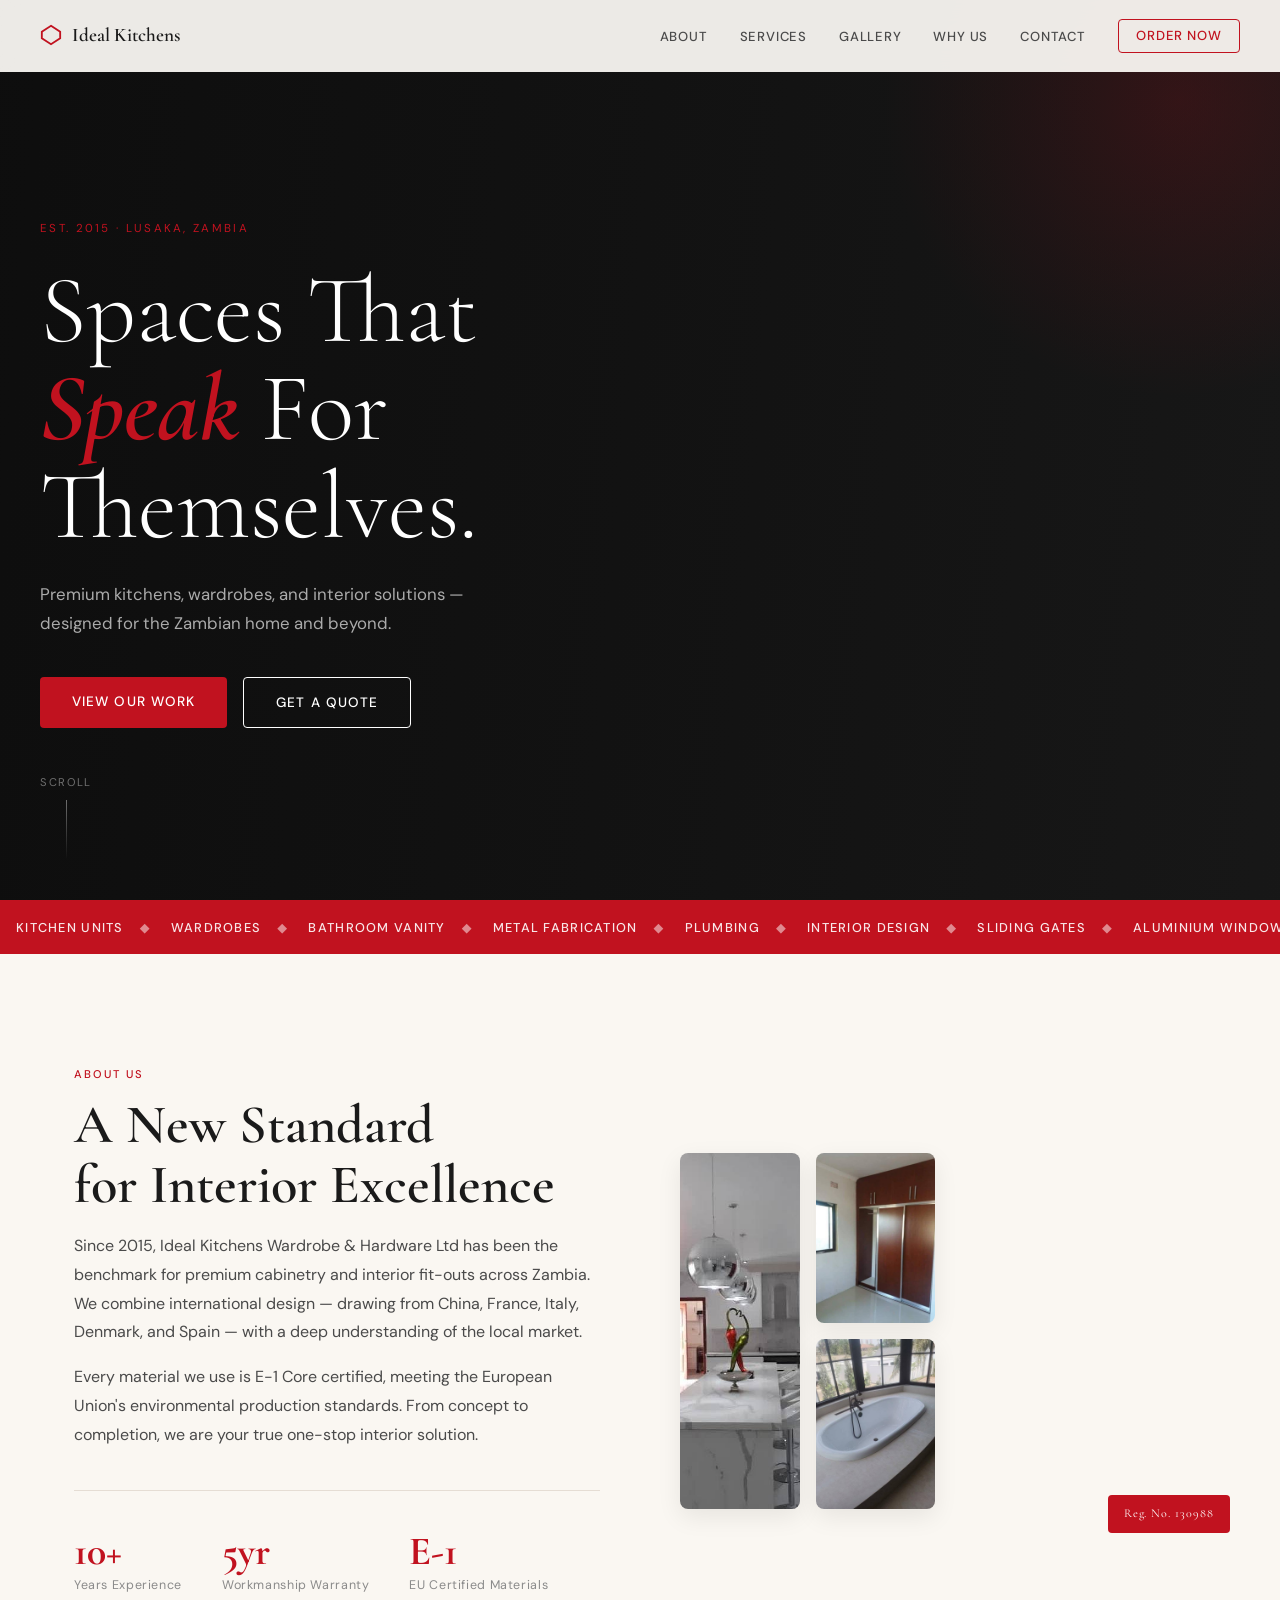
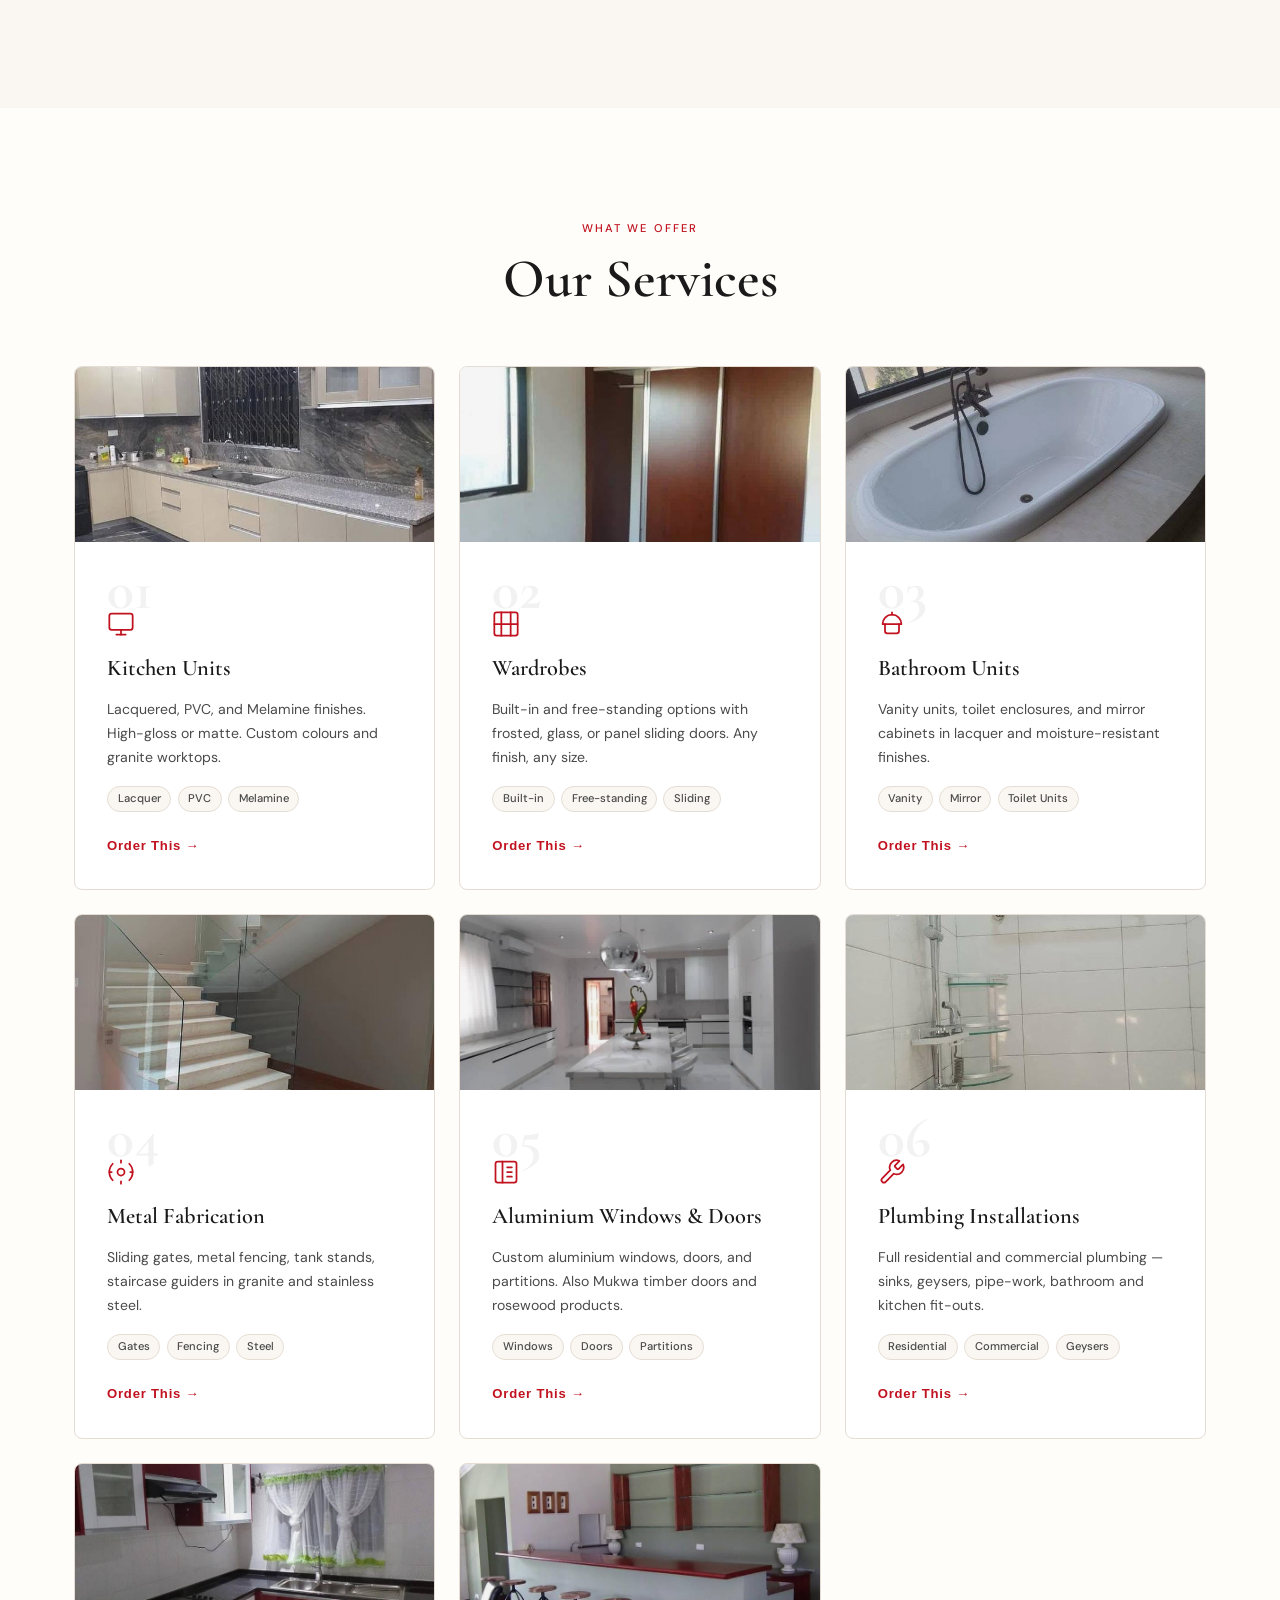
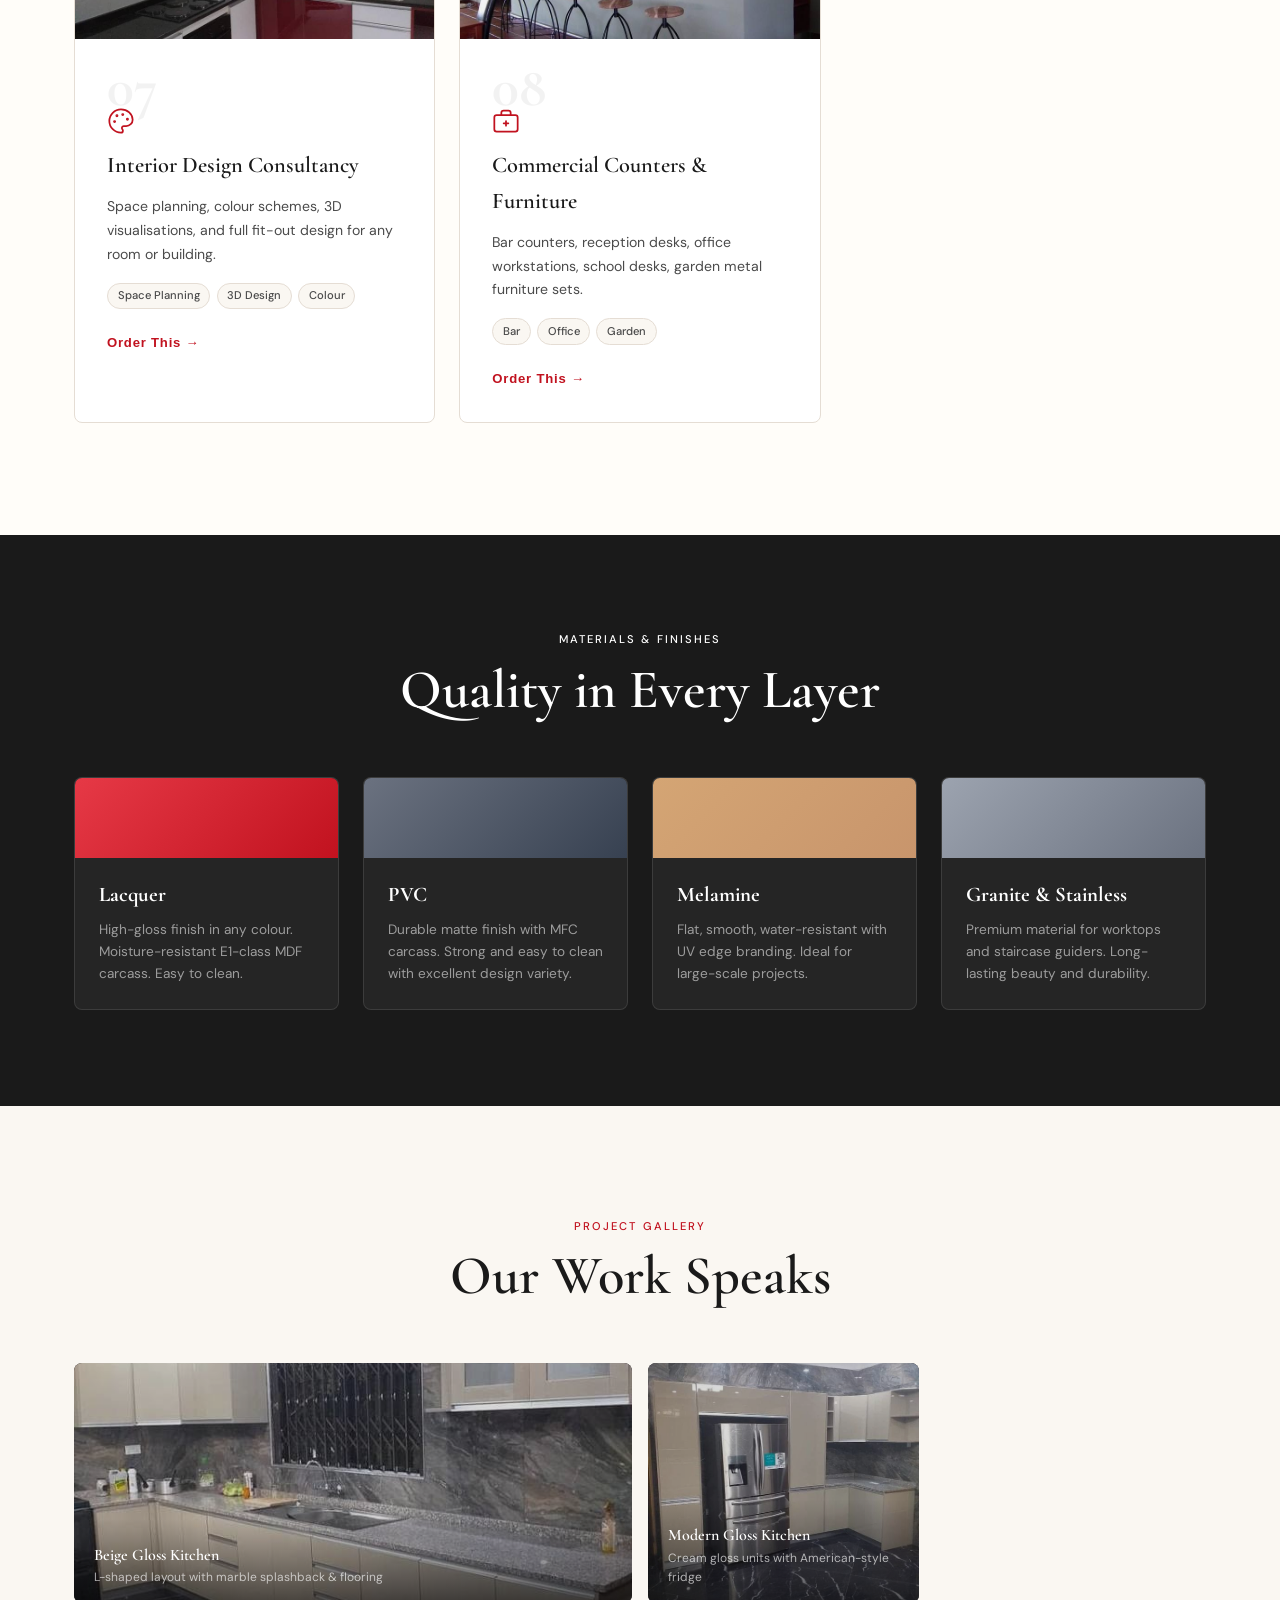
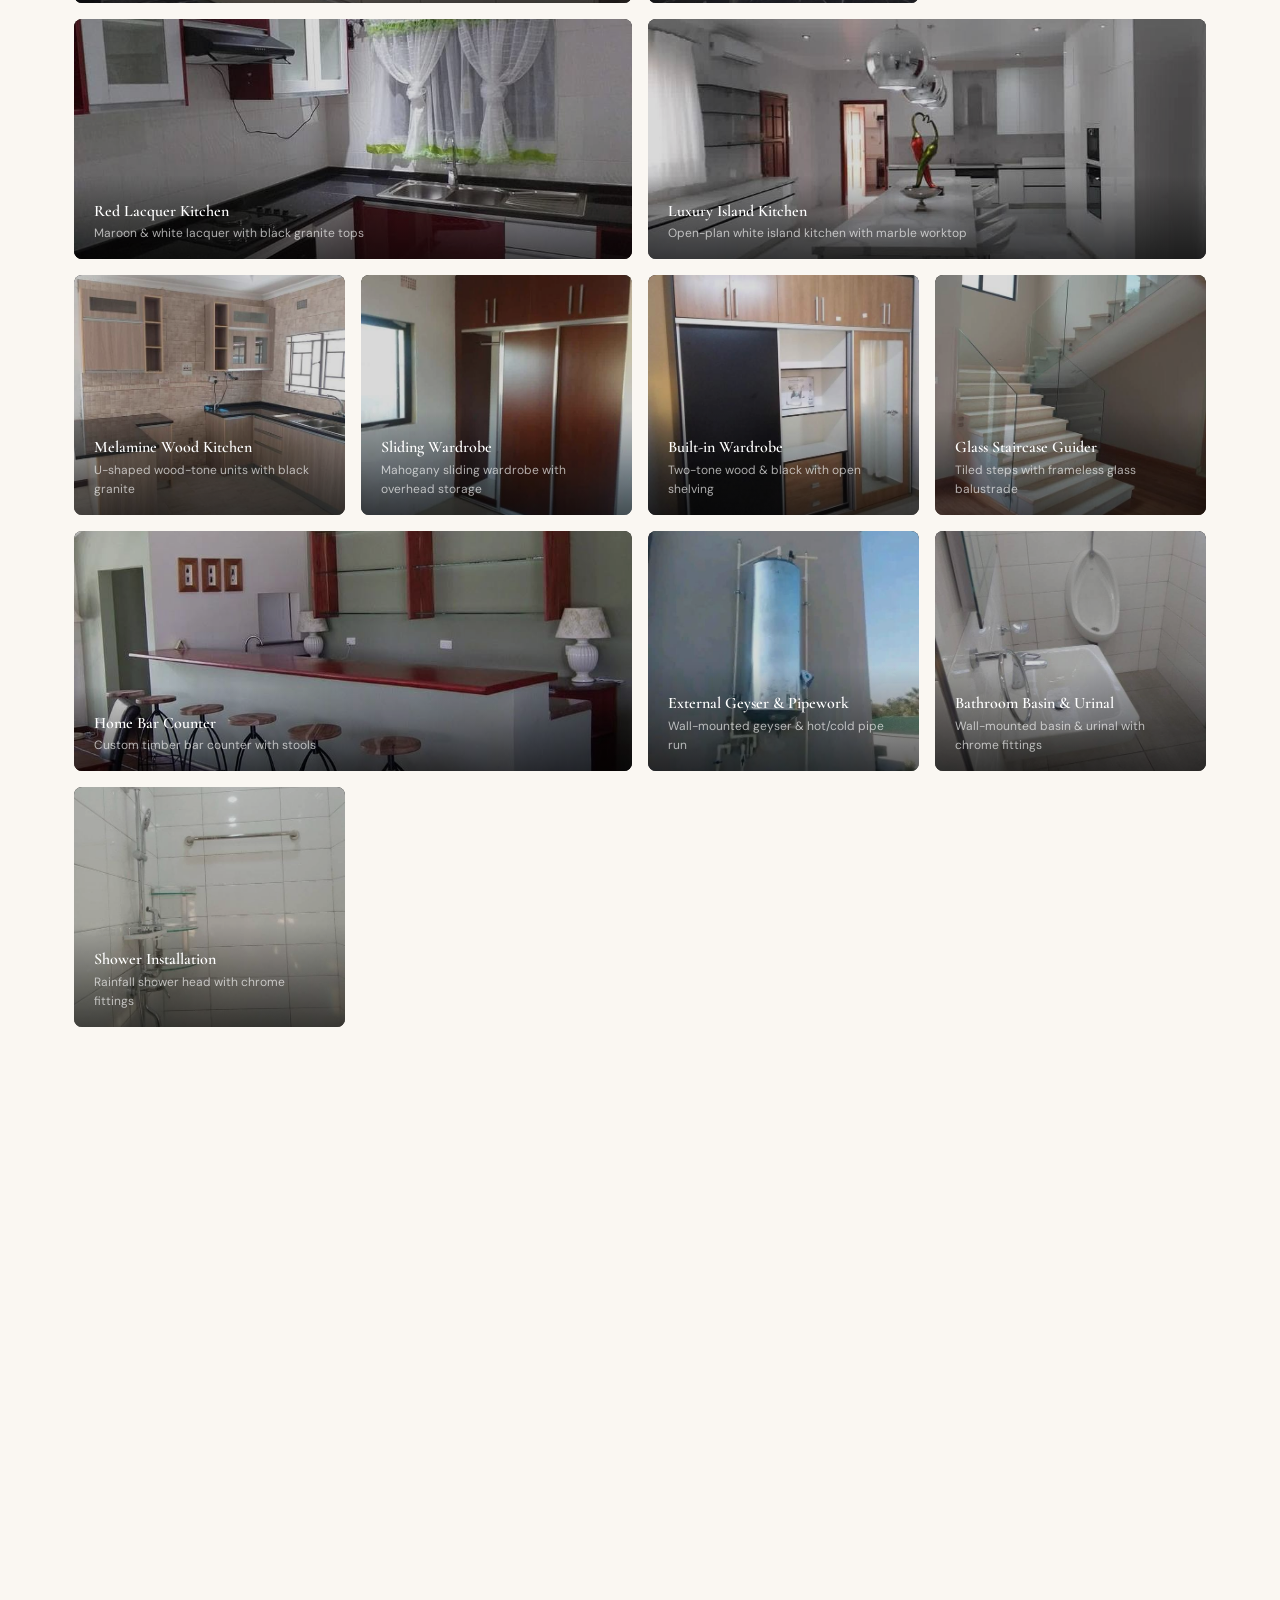
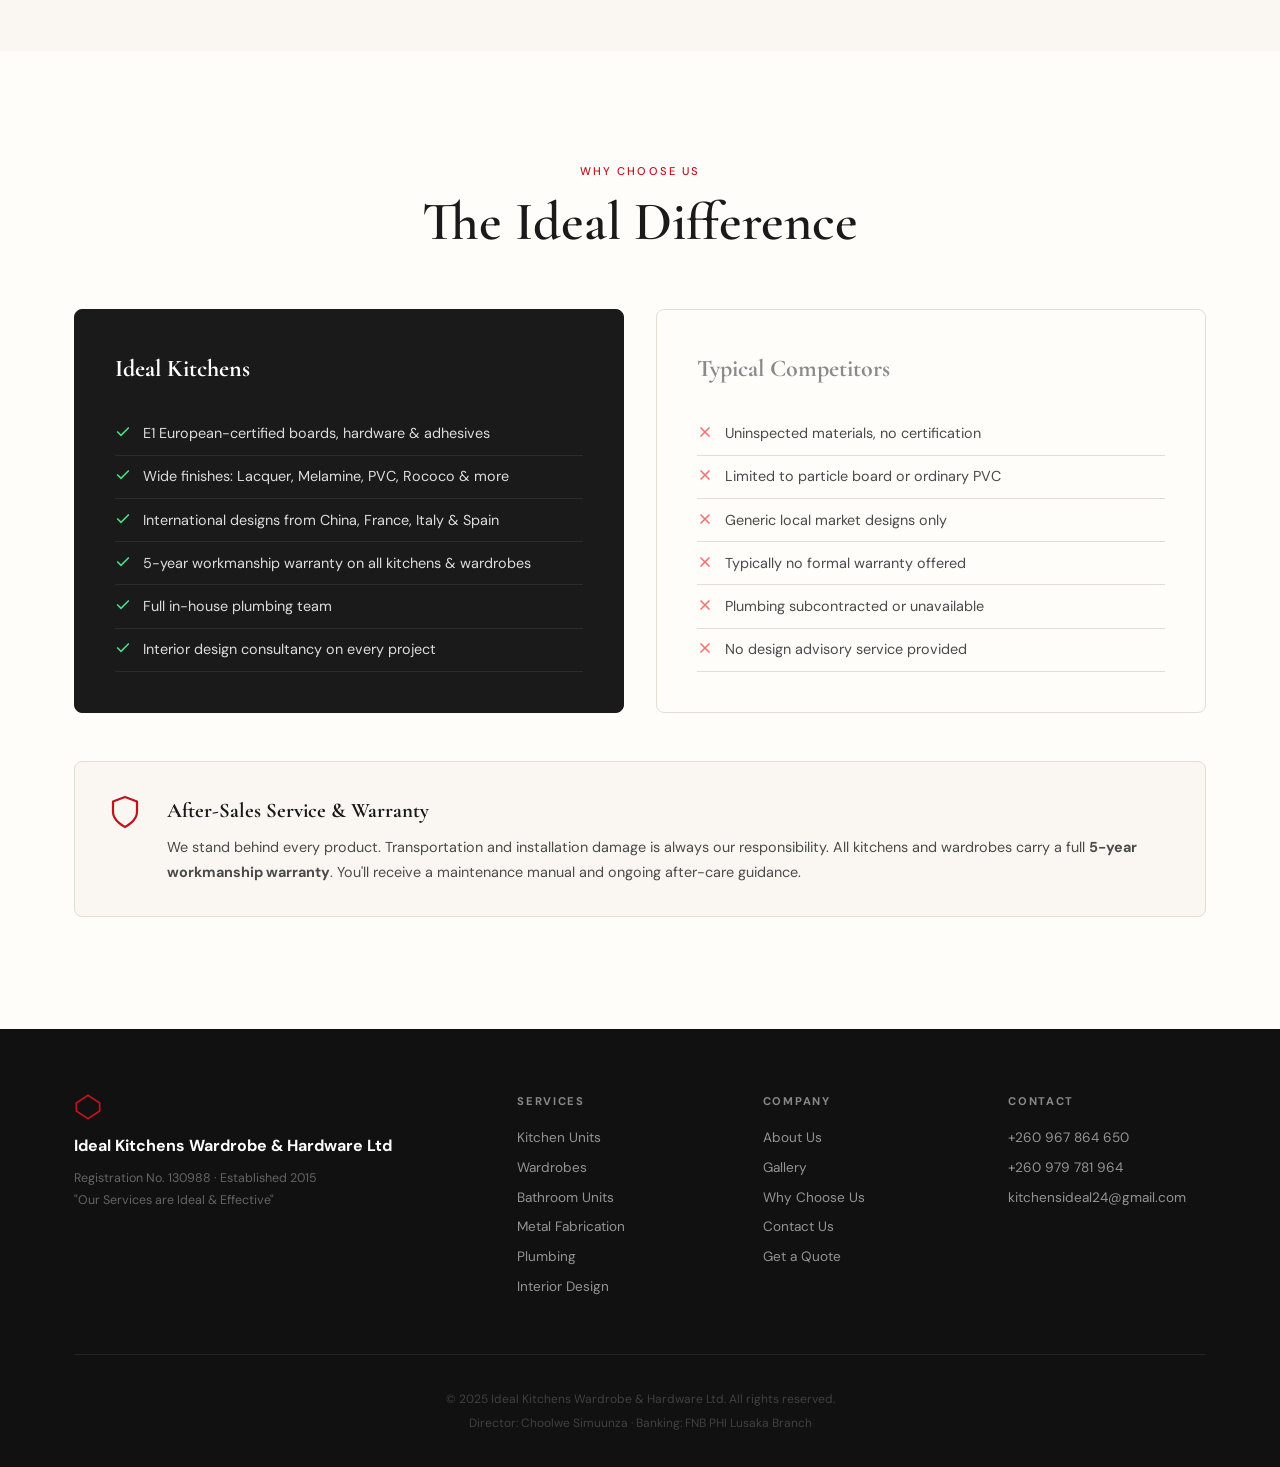
==== index.html @ 99ec690c "Initial commit" ====
<!DOCTYPE html>
<html lang="en">
<head>
  <meta charset="UTF-8" />
  <meta name="viewport" content="width=device-width, initial-scale=1.0" />
  <title>Ideal Kitchens Wardrobe & Hardware Ltd</title>
  <link rel="preconnect" href="https://fonts.googleapis.com" />
  <link href="https://fonts.googleapis.com/css2?family=Cormorant+Garamond:wght@300;400;600;700&family=DM+Sans:wght@300;400;500&display=swap" rel="stylesheet" />
  <style>
/* =============================
   IDEAL KITCHENS — STYLESHEET
   ============================= */
:root {
  --red: #c1121f;
  --red-dark: #8b0000;
  --cream: #faf7f2;
  --warm-white: #fffdf9;
  --charcoal: #1a1a1a;
  --mid: #4a4a4a;
  --light: #8a8a8a;
  --border: #e5ddd4;
  --font-display: 'Cormorant Garamond', Georgia, serif;
  --font-body: 'DM Sans', system-ui, sans-serif;
  --radius: 4px;
  --transition: 0.35s cubic-bezier(0.4, 0, 0.2, 1);
}
*, *::before, *::after { box-sizing: border-box; margin: 0; padding: 0; }
html { scroll-behavior: smooth; font-size: 16px; }
body { font-family: var(--font-body); background: var(--warm-white); color: var(--charcoal); line-height: 1.6; overflow-x: hidden; }

/* UTILS */
.container { max-width: 1180px; margin: 0 auto; padding: 0 1.5rem; }
.label { font-family: var(--font-body); font-size: 0.7rem; font-weight: 500; letter-spacing: 0.18em; text-transform: uppercase; color: var(--red); display: block; margin-bottom: 0.75rem; }
.section-title { font-family: var(--font-display); font-size: clamp(2.2rem, 5vw, 3.4rem); font-weight: 600; line-height: 1.1; color: var(--charcoal); margin-bottom: 1rem; }
.section-sub { color: var(--mid); font-size: 1.05rem; max-width: 540px; margin: 0 auto; }
.section-header { text-align: center; margin-bottom: 3.5rem; }
.btn { display: inline-block; padding: 0.85rem 2rem; font-family: var(--font-body); font-size: 0.85rem; font-weight: 500; letter-spacing: 0.08em; text-transform: uppercase; text-decoration: none; border: none; border-radius: var(--radius); cursor: pointer; transition: var(--transition); }
.btn--primary { background: var(--red); color: #fff; }
.btn--primary:hover { background: var(--red-dark); transform: translateY(-2px); }
.btn--ghost { background: transparent; color: var(--charcoal); border: 1.5px solid var(--charcoal); }
.btn--ghost:hover { background: var(--charcoal); color: #fff; }
.btn--full { width: 100%; text-align: center; padding: 1rem; }

/* SVG ICONS */
.icon { display: inline-flex; align-items: center; justify-content: center; flex-shrink: 0; }
.icon svg { display: block; }

/* REVEAL */
.reveal { opacity: 0; transform: translateY(30px); transition: opacity 0.7s ease, transform 0.7s ease; }
.reveal.visible { opacity: 1; transform: translateY(0); }

/* NAV */
.nav { position: fixed; top: 0; left: 0; right: 0; z-index: 1000; display: flex; align-items: center; justify-content: space-between; padding: 1.25rem 2.5rem; background: rgba(255,253,249,0.92); backdrop-filter: blur(12px); border-bottom: 1px solid transparent; transition: border-color 0.3s, padding 0.3s; }
.nav.scrolled { border-bottom-color: var(--border); padding: 0.9rem 2.5rem; }
.nav__logo { display: flex; align-items: center; gap: 0.6rem; font-family: var(--font-display); font-size: 1.2rem; font-weight: 600; color: var(--charcoal); text-decoration: none; cursor: pointer; }
.nav__logo svg { color: var(--red); }
.nav__links { display: flex; gap: 2rem; list-style: none; }
.nav__links a { font-size: 0.82rem; font-weight: 500; letter-spacing: 0.06em; text-transform: uppercase; text-decoration: none; color: var(--mid); transition: color 0.2s; }
.nav__links a:hover { color: var(--charcoal); }
.nav__cta { color: var(--red) !important; border: 1.5px solid var(--red); padding: 0.45rem 1.1rem; border-radius: var(--radius); }
.nav__cta:hover { background: var(--red) !important; color: #fff !important; }
.nav__burger { display: none; flex-direction: column; gap: 5px; background: none; border: none; cursor: pointer; padding: 4px; }
.nav__burger span { display: block; width: 24px; height: 2px; background: var(--charcoal); transition: var(--transition); }

/* MOBILE MENU */
.mobile-menu { display: none; position: fixed; top: 0; left: 0; right: 0; bottom: 0; background: var(--warm-white); z-index: 999; flex-direction: column; justify-content: center; align-items: center; }
.mobile-menu.open { display: flex; }
.mobile-menu ul { list-style: none; text-align: center; }
.mobile-menu li { margin: 1.5rem 0; }
.mobile-menu a { font-family: var(--font-display); font-size: 2.5rem; font-weight: 600; color: var(--charcoal); text-decoration: none; transition: color 0.2s; }
.mobile-menu a:hover { color: var(--red); }

/* HERO */
.hero { min-height: 100vh; background: var(--charcoal); color: #fff; display: flex; align-items: center; position: relative; overflow: hidden; padding: 8rem 2.5rem 5rem; }
.hero__bg-lines { position: absolute; inset: 0; background-image: repeating-linear-gradient(90deg, rgba(255,255,255,0.03) 0px, rgba(255,255,255,0.03) 1px, transparent 1px, transparent 80px); }
.hero::before { content: ''; position: absolute; top: -200px; right: -200px; width: 600px; height: 600px; border-radius: 50%; background: radial-gradient(circle, rgba(193,18,31,0.25) 0%, transparent 70%); }
.hero__content { position: relative; z-index: 1; max-width: 680px; animation: heroFadeIn 1.2s ease both; }
@keyframes heroFadeIn { from { opacity: 0; transform: translateY(40px); } to { opacity: 1; transform: translateY(0); } }
.hero__eyebrow { font-size: 0.72rem; letter-spacing: 0.2em; text-transform: uppercase; color: var(--red); margin-bottom: 1.5rem; }
.hero__title { font-family: var(--font-display); font-size: clamp(3.5rem, 8vw, 6rem); font-weight: 300; line-height: 1.02; margin-bottom: 1.5rem; color: #fff; }
.hero__title em { font-style: italic; color: var(--red); font-weight: 600; }
.hero__sub { font-size: 1.05rem; color: rgba(255,255,255,0.65); max-width: 500px; margin-bottom: 2.5rem; line-height: 1.7; }
.hero__actions { display: flex; gap: 1rem; flex-wrap: wrap; }

.hero__badge { position: absolute; right: 6vw; top: 50%; transform: translateY(-50%); width: 160px; height: 160px; animation: spin 18s linear infinite, heroFadeIn 1.5s ease both; }
@keyframes spin { to { transform: translateY(-50%) rotate(360deg); } }
.badge__svg { width: 100%; height: 100%; }
.badge__svg text { font-family: var(--font-body); font-size: 10px; fill: rgba(255,255,255,0.55); letter-spacing: 2px; }
.badge__center { position: absolute; top: 50%; left: 50%; transform: translate(-50%, -50%); color: var(--red); animation: spin 18s linear infinite reverse; }
.badge__center svg { display: block; }

.hero__scroll { position: absolute; bottom: 2.5rem; left: 2.5rem; display: flex; flex-direction: column; align-items: center; gap: 0.5rem; font-size: 0.7rem; letter-spacing: 0.15em; text-transform: uppercase; color: rgba(255,255,255,0.4); }
.hero__scroll-line { width: 1px; height: 60px; background: linear-gradient(to bottom, rgba(255,255,255,0.4), transparent); animation: scrollLine 2s ease-in-out infinite; }
@keyframes scrollLine { 0%, 100% { opacity: 0.4; } 50% { opacity: 1; } }

/* MARQUEE */
.marquee-wrap { background: var(--red); overflow: hidden; padding: 0.9rem 0; white-space: nowrap; }
.marquee { display: inline-block; animation: marquee 30s linear infinite; }
.marquee span { font-size: 0.8rem; font-weight: 500; letter-spacing: 0.1em; text-transform: uppercase; color: rgba(255,255,255,0.9); padding: 0 1rem; }
.marquee .dot { color: rgba(255,255,255,0.5); padding: 0; }
@keyframes marquee { from { transform: translateX(0); } to { transform: translateX(-50%); } }

/* ABOUT */
.about { padding: 7rem 0; background: var(--cream); }
.about__grid { display: grid; grid-template-columns: 1fr 1fr; gap: 5rem; align-items: center; }
.about__text p { color: var(--mid); margin-bottom: 1rem; line-height: 1.8; }
.about__stats { display: flex; gap: 2.5rem; margin-top: 2.5rem; padding-top: 2.5rem; border-top: 1px solid var(--border); }
.stat__num { display: block; font-family: var(--font-display); font-size: 2.5rem; font-weight: 700; color: var(--red); line-height: 1; }
.stat__label { font-size: 0.78rem; color: var(--light); letter-spacing: 0.05em; }
.about__visual { position: relative; display: grid; grid-template-columns: 1fr 1fr; gap: 1rem; }
.about__card { background: #fff; border: 1px solid var(--border); border-radius: 8px; padding: 1.5rem; text-align: center; transition: var(--transition); }
.about__card:hover { border-color: var(--red); transform: translateY(-4px); box-shadow: 0 8px 24px rgba(0,0,0,0.06); }
.about__card--1 { grid-column: span 2; }
.about__card-icon { margin: 0 auto 0.75rem; color: var(--red); }
.about__card p { font-size: 0.88rem; color: var(--mid); }
.about__accent { position: absolute; bottom: -1.5rem; right: -1.5rem; background: var(--red); color: #fff; font-family: var(--font-display); font-size: 0.75rem; padding: 0.6rem 1rem; border-radius: var(--radius); letter-spacing: 0.08em; }

/* SERVICES */
.services { padding: 7rem 0; background: var(--warm-white); }
.services__grid { display: grid; grid-template-columns: repeat(auto-fill, minmax(280px, 1fr)); gap: 1.5rem; }
.service-card { background: #fff; border: 1px solid var(--border); border-radius: 8px; padding: 2rem; position: relative; overflow: hidden; transition: var(--transition); }
.service-card::before { content: ''; position: absolute; bottom: 0; left: 0; right: 0; height: 3px; background: var(--red); transform: scaleX(0); transform-origin: left; transition: transform 0.3s ease; }
.service-card:hover { border-color: var(--red); transform: translateY(-4px); box-shadow: 0 12px 32px rgba(0,0,0,0.07); }
.service-card:hover::before { transform: scaleX(1); }
.service-card__num { font-family: var(--font-display); font-size: 3.5rem; font-weight: 700; color: rgba(0,0,0,0.05); line-height: 1; margin-bottom: -0.5rem; }
.service-card__icon { margin-bottom: 0.75rem; color: var(--red); }
.service-card h3 { font-family: var(--font-display); font-size: 1.4rem; font-weight: 600; margin-bottom: 0.75rem; }
.service-card p { font-size: 0.88rem; color: var(--mid); line-height: 1.7; margin-bottom: 1rem; }
.service-card__tags { display: flex; flex-wrap: wrap; gap: 0.4rem; margin-bottom: 1.25rem; }
.service-card__tags span { font-size: 0.7rem; font-weight: 500; background: var(--cream); color: var(--mid); padding: 0.2rem 0.6rem; border-radius: 20px; border: 1px solid var(--border); }
.service-card__btn { background: none; border: none; color: var(--red); font-size: 0.82rem; font-weight: 600; letter-spacing: 0.06em; cursor: pointer; padding: 0; transition: letter-spacing 0.2s; }
.service-card__btn:hover { letter-spacing: 0.12em; }

/* MATERIALS */
.materials { padding: 6rem 0; background: var(--charcoal); }
.materials .section-title, .materials .label { color: #fff; }
.materials__grid { display: grid; grid-template-columns: repeat(auto-fill, minmax(240px, 1fr)); gap: 1.5rem; }
.mat-card { background: rgba(255,255,255,0.05); border: 1px solid rgba(255,255,255,0.1); border-radius: 8px; overflow: hidden; }
.mat-card__swatch { height: 80px; }
.mat-card h4 { color: #fff; font-family: var(--font-display); font-size: 1.3rem; padding: 1.25rem 1.5rem 0.5rem; }
.mat-card p { color: rgba(255,255,255,0.55); font-size: 0.85rem; padding: 0 1.5rem 1.5rem; line-height: 1.6; }

/* GALLERY */
.gallery { padding: 7rem 0; background: var(--cream); }
.gallery__grid { display: grid; grid-template-columns: repeat(4, 1fr); grid-auto-rows: 240px; gap: 1rem; }
.gallery__item { border-radius: 8px; overflow: hidden; position: relative; cursor: pointer; transition: transform 0.3s ease; background: #1a1a1a; }
.gallery__item--large { grid-column: span 2; }
.gallery__item:hover { transform: scale(1.02); }
.gallery__item img { width: 100%; height: 100%; object-fit: cover; display: block; transition: transform 0.4s ease; filter: brightness(0.85); }
.gallery__item:hover img { transform: scale(1.06); filter: brightness(0.7); }
.gallery__overlay { position: absolute; inset: 0; background: linear-gradient(to top, rgba(0,0,0,0.75) 0%, transparent 55%); display: flex; flex-direction: column; justify-content: flex-end; padding: 1.25rem; opacity: 0; transition: opacity 0.3s; }
.gallery__item:hover .gallery__overlay { opacity: 1; }
.gallery__overlay h4 { color: #fff; font-family: var(--font-display); font-size: 1.15rem; font-weight: 600; }
.gallery__overlay p { color: rgba(255,255,255,0.7); font-size: 0.78rem; }
/* Always show label at bottom */
.gallery__label { position: absolute; bottom: 0; left: 0; right: 0; background: linear-gradient(to top, rgba(0,0,0,0.6) 0%, transparent 100%); padding: 1.5rem 1.25rem 1rem; }
.gallery__label h4 { color: #fff; font-family: var(--font-display); font-size: 1rem; font-weight: 600; }
.gallery__label p { color: rgba(255,255,255,0.65); font-size: 0.75rem; }

/* WHY US */
.why-us { padding: 7rem 0; background: var(--warm-white); }
.compare { display: grid; grid-template-columns: 1fr 1fr; gap: 2rem; margin-bottom: 3rem; }
.compare__col { padding: 2.5rem; border-radius: 8px; border: 1px solid var(--border); }
.compare__col--us { background: var(--charcoal); border-color: var(--charcoal); }
.compare__col--us h3 { color: #fff; font-family: var(--font-display); font-size: 1.5rem; margin-bottom: 1.5rem; }
.compare__col--them h3 { font-family: var(--font-display); font-size: 1.5rem; color: var(--light); margin-bottom: 1.5rem; }
.compare__col ul { list-style: none; }
.compare__col li { display: flex; align-items: flex-start; gap: 0.75rem; padding: 0.6rem 0; border-bottom: 1px solid rgba(255,255,255,0.08); font-size: 0.9rem; }
.compare__col--them li { border-bottom-color: var(--border); color: var(--mid); }
.compare__col--us li { color: rgba(255,255,255,0.85); }
.check-icon { color: #4ade80; flex-shrink: 0; margin-top: 2px; }
.cross-icon { color: #f87171; flex-shrink: 0; margin-top: 2px; }

.warranty { display: flex; gap: 1.5rem; align-items: flex-start; background: var(--cream); border: 1px solid var(--border); border-radius: 8px; padding: 2rem; }
.warranty__icon { flex-shrink: 0; color: var(--red); }
.warranty h4 { font-family: var(--font-display); font-size: 1.3rem; margin-bottom: 0.5rem; }
.warranty p { font-size: 0.9rem; color: var(--mid); line-height: 1.7; }

/* ORDER */
.order-section { padding: 7rem 0; background: var(--cream); }
.order__wrap { background: #fff; border: 1px solid var(--border); border-radius: 12px; padding: 3rem; max-width: 800px; margin: 0 auto; }

/* FORM */
.form__row { display: grid; grid-template-columns: 1fr 1fr; gap: 1.25rem; }
.form__group { margin-bottom: 1.25rem; }
.form__group label { display: block; font-size: 0.8rem; font-weight: 500; letter-spacing: 0.04em; margin-bottom: 0.5rem; color: var(--charcoal); }
.form__group input, .form__group select, .form__group textarea { width: 100%; padding: 0.75rem 1rem; font-family: var(--font-body); font-size: 0.9rem; color: var(--charcoal); background: var(--cream); border: 1.5px solid var(--border); border-radius: var(--radius); outline: none; transition: border-color 0.2s; appearance: none; }
.form__group input:focus, .form__group select:focus, .form__group textarea:focus { border-color: var(--red); background: #fff; }
.finish-options { display: flex; flex-wrap: wrap; gap: 0.75rem; }
.finish-opt { display: flex; align-items: center; gap: 0.4rem; font-size: 0.85rem; cursor: pointer; padding: 0.4rem 0.9rem; border: 1.5px solid var(--border); border-radius: 20px; transition: border-color 0.2s; }
.finish-opt:has(input:checked) { border-color: var(--red); color: var(--red); }
.finish-opt input { display: none; }
.form__group--check { display: flex; }
.check-label { display: flex; align-items: flex-start; gap: 0.6rem; font-size: 0.85rem; color: var(--mid); cursor: pointer; }
.check-label input[type=checkbox] { flex-shrink: 0; margin-top: 2px; accent-color: var(--red); }

/* SUCCESS */
.success-msg { text-align: center; padding: 3rem 2rem; }
.success-icon { width: 70px; height: 70px; background: var(--red); color: #fff; border-radius: 50%; display: flex; align-items: center; justify-content: center; margin: 0 auto 1.5rem; }
.success-msg h3 { font-family: var(--font-display); font-size: 2rem; margin-bottom: 1rem; }
.success-msg p { color: var(--mid); margin-bottom: 0.75rem; }
.success-contact a { color: var(--red); text-decoration: none; }

/* CONTACT */
.contact { padding: 7rem 0; background: var(--charcoal); }
.contact__grid { display: grid; grid-template-columns: 1fr 1fr; gap: 5rem; align-items: center; }
.contact__info h2 { font-family: var(--font-display); font-size: 2.5rem; color: #fff; margin-bottom: 2rem; }
.contact__info .label { color: var(--red); }
.contact__item { display: flex; gap: 1rem; align-items: flex-start; margin-bottom: 1.25rem; }
.contact__ico { flex-shrink: 0; margin-top: 2px; color: var(--red); }
.contact__item p, .contact__item a { color: rgba(255,255,255,0.7); font-size: 0.95rem; text-decoration: none; }
.contact__item a:hover { color: var(--red); }
.contact__quote { border-left: 3px solid var(--red); padding-left: 2.5rem; }
.contact__quote blockquote { font-family: var(--font-display); font-size: clamp(1.5rem, 3vw, 2.2rem); font-weight: 400; font-style: italic; color: #fff; line-height: 1.4; margin-bottom: 1.5rem; }
.contact__quote cite { color: rgba(255,255,255,0.4); font-size: 0.82rem; letter-spacing: 0.08em; font-style: normal; }

/* FOOTER */
.footer { background: #111; padding: 4rem 0 2rem; }
.footer__top { display: grid; grid-template-columns: 2fr 1fr 1fr 1fr; gap: 3rem; padding-bottom: 3rem; border-bottom: 1px solid rgba(255,255,255,0.08); margin-bottom: 2rem; }
.footer__brand-icon { color: var(--red); display: block; margin-bottom: 0.75rem; }
.footer__brand strong { color: #fff; font-size: 1rem; display: block; margin-bottom: 0.5rem; }
.footer__brand p { color: rgba(255,255,255,0.35); font-size: 0.78rem; line-height: 1.8; }
.footer__links h5 { color: rgba(255,255,255,0.5); font-size: 0.7rem; letter-spacing: 0.15em; text-transform: uppercase; margin-bottom: 1rem; }
.footer__links a { display: block; color: rgba(255,255,255,0.55); font-size: 0.85rem; text-decoration: none; margin-bottom: 0.5rem; transition: color 0.2s; }
.footer__links a:hover { color: var(--red); }
.footer__bottom { text-align: center; color: rgba(255,255,255,0.2); font-size: 0.75rem; line-height: 2; }

/* MODAL */
.modal { position: fixed; inset: 0; z-index: 2000; display: flex; align-items: center; justify-content: center; pointer-events: none; opacity: 0; transition: opacity 0.3s; }
.modal.open { pointer-events: all; opacity: 1; }
.modal__overlay { position: fixed; inset: 0; background: rgba(0,0,0,0.6); z-index: 1999; display: none; }
.modal__overlay.open { display: block; }
.modal__box { background: #fff; border-radius: 12px; padding: 2.5rem; max-width: 480px; width: 90%; position: relative; z-index: 2001; transform: scale(0.9); transition: transform 0.3s; }
.modal.open .modal__box { transform: scale(1); }
.modal__close { position: absolute; top: 1rem; right: 1rem; background: none; border: none; cursor: pointer; color: var(--light); display: flex; align-items: center; justify-content: center; }
.modal__box h3 { font-family: var(--font-display); font-size: 1.6rem; margin-bottom: 0.5rem; }
.modal__box p { color: var(--mid); font-size: 0.88rem; margin-bottom: 1.5rem; }


/* ===== IMAGE-LED ENHANCEMENTS ===== */
.btn--ghost-light { color:#fff; border-color:#fff; }
.btn--ghost-light:hover { background:#fff; color:var(--charcoal); }

/* Hero slideshow */
.hero__slideshow { position:absolute; inset:0; z-index:0; }
.hero__slide { position:absolute; inset:0; background-size:cover; background-position:center; opacity:0; animation:heroSlides 28s infinite; }
.hero__slide:nth-child(1){ animation-delay:0s; }
.hero__slide:nth-child(2){ animation-delay:7s; }
.hero__slide:nth-child(3){ animation-delay:14s; }
.hero__slide:nth-child(4){ animation-delay:21s; }
@keyframes heroSlides { 0%{opacity:0;} 3%{opacity:1;} 23%{opacity:1;} 28%{opacity:0;} 100%{opacity:0;} }
.hero__scrim { position:absolute; inset:0; z-index:1; background:linear-gradient(95deg, rgba(12,12,12,0.88) 0%, rgba(12,12,12,0.6) 45%, rgba(12,12,12,0.2) 100%); }
.hero__content { position:relative; z-index:2; }
.hero__scroll { z-index:2; }

/* About photo collage */
.about__photos { display:grid; grid-template-columns:1fr 1fr; grid-template-rows:1fr 1fr; gap:1rem; height:100%; }
.about__photo { width:100%; height:100%; min-height:170px; object-fit:cover; border-radius:8px; box-shadow:0 8px 24px rgba(0,0,0,0.08); }
.about__photo--tall { grid-row:span 2; }

/* Service card photos */
.service-card__img { margin:-2rem -2rem 1.25rem; height:175px; overflow:hidden; }
.service-card__img img { width:100%; height:100%; object-fit:cover; display:block; transition:transform .45s ease; filter:brightness(0.96); }
.service-card:hover .service-card__img img { transform:scale(1.06); filter:brightness(1); }
.service-card__num { position:relative; z-index:1; }


/* =====================================================
   RESPONSIVE SYSTEM — mobile-first refinements
   ===================================================== */
* { -webkit-tap-highlight-color: transparent; }
html { -webkit-text-size-adjust: 100%; }
img, svg, video { max-width: 100%; height: auto; }
.service-card__img img, .gallery__item img, .about__photo, .hero__slide { height: 100%; }

/* ---------- TABLET (max-width: 980px) ---------- */
@media (max-width: 980px) {
  .nav__links { display: none; }
  .nav__burger { display: flex; }
  .hero__badge { display: none; }
  .about__grid { grid-template-columns: 1fr; gap: 2.5rem; }
  .gallery__grid { grid-template-columns: repeat(2, 1fr); grid-auto-rows: 220px; gap: 0.85rem; }
  .gallery__item--large { grid-column: span 2; }
  .compare { grid-template-columns: 1fr; gap: 1.25rem; }
  .contact__grid { grid-template-columns: 1fr; gap: 2.5rem; }
  .footer__top { grid-template-columns: 1fr 1fr; gap: 2rem 1.5rem; }
  .section-header { margin-bottom: 2.75rem; }
}

/* ---------- PHONE (max-width: 640px) ---------- */
@media (max-width: 640px) {
  html { font-size: 15px; }
  .container { padding: 0 1.15rem; }

  /* even vertical rhythm across every section */
  .about, .services, .materials, .gallery, .why-us, .order-section { padding-top: 3.75rem; padding-bottom: 3.75rem; }
  .section-header { margin-bottom: 2rem; text-align: center; }
  .section-title { font-size: clamp(1.9rem, 8.5vw, 2.4rem); }
  .section-sub { font-size: 0.98rem; }
  .label { margin-bottom: 0.6rem; }

  /* NAV */
  .nav { padding: 0.9rem 1.15rem; }
  .nav.scrolled { padding: 0.75rem 1.15rem; }
  .nav__logo { font-size: 1.05rem; }
  .nav__burger { padding: 8px; }
  .mobile-menu a { font-size: 2rem; }
  .mobile-menu li { margin: 1.1rem 0; }

  /* BUTTONS — comfortable touch targets */
  .btn { padding: 0.95rem 1.6rem; font-size: 0.82rem; }
  .btn--full { padding: 1.05rem; }

  /* HERO */
  .hero { min-height: 90vh; padding: 6.5rem 1.15rem 3.25rem; align-items: flex-end; }
  .hero__content { max-width: 100%; }
  .hero__eyebrow { font-size: 0.68rem; margin-bottom: 1rem; }
  .hero__title { font-size: clamp(2.6rem, 13vw, 3.4rem); line-height: 1.05; margin-bottom: 1.25rem; }
  .hero__sub { font-size: 1rem; max-width: 100%; margin-bottom: 1.75rem; }
  .hero__actions { gap: 0.75rem; }
  .hero__actions .btn { flex: 1 1 0; text-align: center; }
  .hero__scroll { display: none; }
  .hero__scrim { background: linear-gradient(180deg, rgba(12,12,12,0.4) 0%, rgba(12,12,12,0.55) 50%, rgba(12,12,12,0.92) 100%); }

  /* ABOUT */
  .about__photos { grid-template-columns: 1fr 1fr; grid-template-rows: auto; gap: 0.85rem; height: auto; }
  .about__photo { min-height: 0; aspect-ratio: 1 / 1; }
  .about__photo--tall { grid-column: 1 / -1; grid-row: auto; aspect-ratio: 16 / 10; }
  .about__visual { display: block; }
  .about__accent { position: static; display: inline-block; margin-top: 1rem; }
  .about__stats { flex-direction: row; flex-wrap: wrap; gap: 1.25rem 2rem; }
  .about__stats .stat { flex: 1 1 28%; }

  /* SERVICES */
  .services__grid { grid-template-columns: 1fr; gap: 1.15rem; }
  .service-card { padding: 1.5rem; }
  .service-card__img { margin: -1.5rem -1.5rem 1.1rem; height: 200px; }
  .service-card__num { font-size: 3rem; }
  .service-card__btn { padding: 0.5rem 0; font-size: 0.92rem; }

  /* MATERIALS */
  .materials { padding-top: 3.75rem; padding-bottom: 3.75rem; }
  .materials__grid { grid-template-columns: 1fr 1fr; gap: 1rem; }
  .mat-card__swatch { height: 70px; }
  .mat-card h4 { font-size: 1.15rem; padding: 1rem 1.1rem 0.4rem; }
  .mat-card p { font-size: 0.8rem; padding: 0 1.1rem 1.1rem; }

  /* GALLERY — single column, taller, labels always visible */
  .gallery__grid { grid-template-columns: 1fr; grid-auto-rows: auto; gap: 0.9rem; }
  .gallery__item, .gallery__item--large { grid-column: span 1; aspect-ratio: 4 / 3; }
  .gallery__item img { filter: brightness(0.8); }
  .gallery__overlay { display: none; }
  .gallery__label { padding: 1.75rem 1.15rem 1rem; }
  .gallery__label h4 { font-size: 1.1rem; }
  .gallery__label p { font-size: 0.8rem; }

  /* WHY US */
  .compare__col { padding: 1.6rem; }
  .compare__col h3 { font-size: 1.3rem; margin-bottom: 1.1rem; }
  .compare__col li { font-size: 0.88rem; }
  .warranty { flex-direction: column; gap: 1rem; padding: 1.6rem; }

  /* ORDER FORM */
  .order-section { padding-top: 3.75rem; }
  .order__wrap { padding: 1.5rem; border-radius: 10px; }
  .form__row { grid-template-columns: 1fr; gap: 0; }
  .form__group input, .form__group select, .form__group textarea { font-size: 16px; padding: 0.85rem 1rem; }
  .finish-options { gap: 0.5rem; }
  .finish-opt { padding: 0.6rem 1rem; font-size: 0.88rem; }
  .success-msg { padding: 2rem 1rem; }

  /* CONTACT PAGE */
  .contact { padding: 6.5rem 0 3.75rem !important; }
  .contact__info h2 { font-size: 2rem; margin-bottom: 1.5rem; }
  .contact__item { margin-bottom: 1.1rem; }
  .contact__quote { border-left: none; padding-left: 0; border-top: 3px solid var(--red); padding-top: 1.5rem; }
  .contact__quote blockquote { font-size: 1.45rem; }

  /* FOOTER */
  .footer { padding: 3rem 0 2rem; }
  .footer__top { grid-template-columns: 1fr 1fr; gap: 1.75rem 1.25rem; padding-bottom: 2rem; }
  .footer__brand { grid-column: 1 / -1; }

  /* MODAL */
  .modal__box { padding: 1.6rem; width: calc(100% - 2rem); max-height: 88vh; overflow-y: auto; }
  .modal__box h3 { font-size: 1.35rem; }
}

/* ---------- SMALL PHONE (max-width: 380px) ---------- */
@media (max-width: 380px) {
  .hero__title { font-size: 2.3rem; }
  .hero__actions { flex-direction: column; }
  .hero__actions .btn { width: 100%; flex: none; }
  .about__stats .stat { flex: 1 1 100%; }
  .materials__grid { grid-template-columns: 1fr; }
  .footer__top { grid-template-columns: 1fr; }
}


/* WhatsApp success prompt */
.success-wa { margin: 1.75rem auto 1.25rem; max-width: 430px; background: #f4fdf7; border: 1px solid #cdeed6; border-radius: 12px; padding: 1.5rem 1.25rem; text-align: center; }
.success-wa__title { font-weight: 600; color: var(--charcoal); margin-bottom: 1rem; font-size: 0.95rem; line-height: 1.5; }
.success-wa__btns { display: flex; flex-direction: column; gap: 0.6rem; }
.btn--whatsapp { display: inline-flex; align-items: center; justify-content: center; gap: 0.6rem; background: #25D366; color: #fff; padding: 0.9rem 1.25rem; border-radius: 8px; font-family: var(--font-body); font-size: 0.92rem; font-weight: 600; letter-spacing: 0.01em; text-decoration: none; transition: var(--transition); }
.btn--whatsapp:hover { background: #1ebe5d; transform: translateY(-2px); }
.btn--whatsapp svg { flex-shrink: 0; }

  </style>
</head>
<body>

  <!-- NAV -->
  <nav class="nav" id="nav">
    <div class="nav__logo">
      <!-- Diamond logo icon -->
      <svg width="22" height="22" viewBox="0 0 24 24" fill="none" stroke="currentColor" stroke-width="2" style="color:var(--red)"><polygon points="12 2 22 8.5 22 15.5 12 22 2 15.5 2 8.5"/></svg>
      <span>Ideal Kitchens</span>
    </div>
    <ul class="nav__links">
      <li><a href="#about">About</a></li>
      <li><a href="#services">Services</a></li>
      <li><a href="#gallery">Gallery</a></li>
      <li><a href="#why-us">Why Us</a></li>
      <li><a href="contact.html">Contact</a></li>
      <li><a href="contact.html#order" class="nav__cta">Order Now</a></li>
    </ul>
    <button class="nav__burger" id="burger" aria-label="Menu">
      <span></span><span></span><span></span>
    </button>
  </nav>

  <!-- MOBILE MENU -->
  <div class="mobile-menu" id="mobileMenu">
    <ul>
      <li><a href="#about" class="mm-link">About</a></li>
      <li><a href="#services" class="mm-link">Services</a></li>
      <li><a href="#gallery" class="mm-link">Gallery</a></li>
      <li><a href="#why-us" class="mm-link">Why Us</a></li>
      <li><a href="contact.html">Contact</a></li>
      <li><a href="contact.html#order" class="mm-link">Order Now</a></li>
    </ul>
  </div>

  <!-- HERO -->
  <section class="hero" id="home">
    <div class="hero__slideshow">
      <div class="hero__slide" style="background-image:url('[data-uri]')"></div>
      <div class="hero__slide" style="background-image:url('[data-uri]')"></div>
      <div class="hero__slide" style="background-image:url('[data-uri]')"></div>
      <div class="hero__slide" style="background-image:url('[data-uri]')"></div>
    </div>
    <div class="hero__scrim"></div>
    <div class="hero__content">
      <p class="hero__eyebrow">Est. 2015 &middot; Lusaka, Zambia</p>
      <h1 class="hero__title">
        Spaces That<br />
        <em>Speak</em> For<br />
        Themselves.
      </h1>
      <p class="hero__sub">Premium kitchens, wardrobes, and interior solutions &mdash; designed for the Zambian home and beyond.</p>
      <div class="hero__actions">
        <a href="#gallery" class="btn btn--primary">View Our Work</a>
        <a href="contact.html#order" class="btn btn--ghost btn--ghost-light">Get a Quote</a>
      </div>
    </div>
    <div class="hero__scroll">
      <span>Scroll</span>
      <div class="hero__scroll-line"></div>
    </div>
  </section>

  <!-- MARQUEE -->
  <div class="marquee-wrap">
    <div class="marquee">
      <span>Kitchen Units</span><span class="dot">&#9670;</span>
      <span>Wardrobes</span><span class="dot">&#9670;</span>
      <span>Bathroom Vanity</span><span class="dot">&#9670;</span>
      <span>Metal Fabrication</span><span class="dot">&#9670;</span>
      <span>Plumbing</span><span class="dot">&#9670;</span>
      <span>Interior Design</span><span class="dot">&#9670;</span>
      <span>Sliding Gates</span><span class="dot">&#9670;</span>
      <span>Aluminium Windows</span><span class="dot">&#9670;</span>
      <span>Kitchen Units</span><span class="dot">&#9670;</span>
      <span>Wardrobes</span><span class="dot">&#9670;</span>
      <span>Bathroom Vanity</span><span class="dot">&#9670;</span>
      <span>Metal Fabrication</span><span class="dot">&#9670;</span>
      <span>Plumbing</span><span class="dot">&#9670;</span>
      <span>Interior Design</span><span class="dot">&#9670;</span>
      <span>Sliding Gates</span><span class="dot">&#9670;</span>
      <span>Aluminium Windows</span><span class="dot">&#9670;</span>
    </div>
  </div>

  <!-- ABOUT -->
  <section class="about" id="about">
    <div class="container">
      <div class="about__grid">
        <div class="about__text reveal">
          <span class="label">About Us</span>
          <h2 class="section-title">A New Standard<br/>for Interior Excellence</h2>
          <p>Since 2015, Ideal Kitchens Wardrobe &amp; Hardware Ltd has been the benchmark for premium cabinetry and interior fit-outs across Zambia. We combine international design — drawing from China, France, Italy, Denmark, and Spain — with a deep understanding of the local market.</p>
          <p>Every material we use is E-1 Core certified, meeting the European Union's environmental production standards. From concept to completion, we are your true one-stop interior solution.</p>
          <div class="about__stats">
            <div class="stat">
              <span class="stat__num">10+</span>
              <span class="stat__label">Years Experience</span>
            </div>
            <div class="stat">
              <span class="stat__num">5yr</span>
              <span class="stat__label">Workmanship Warranty</span>
            </div>
            <div class="stat">
              <span class="stat__num">E-1</span>
              <span class="stat__label">EU Certified Materials</span>
            </div>
          </div>
        </div>
        <div class="about__visual reveal">
          <div class="about__photos">
            <img class="about__photo about__photo--tall" src="[data-uri]" alt="Open-plan white island kitchen with marble worktop" loading="lazy" />
            <img class="about__photo" src="[data-uri]" alt="Mahogany sliding wardrobe with overhead storage" loading="lazy" />
            <img class="about__photo" src="[data-uri]" alt="Inset luxury bathtub with panoramic garden windows" loading="lazy" />
          </div>
          <div class="about__accent">Reg. No. 130988</div>
        </div>
      </div>
    </div>
  </section>

  <!-- SERVICES -->
  <section class="services" id="services">
    <div class="container">
      <div class="section-header reveal">
        <span class="label">What We Offer</span>
        <h2 class="section-title">Our Services</h2>
      </div>
      <div class="services__grid">

        <div class="service-card reveal">
          <div class="service-card__img"><img src="[data-uri]" alt="Beige gloss kitchen units" loading="lazy" /></div>
          <div class="service-card__num">01</div>
          <div class="service-card__icon icon">
            <svg width="28" height="28" viewBox="0 0 24 24" fill="none" stroke="currentColor" stroke-width="1.5" stroke-linecap="round" stroke-linejoin="round"><rect x="2" y="3" width="20" height="14" rx="2"/><line x1="8" y1="21" x2="16" y2="21"/><line x1="12" y1="17" x2="12" y2="21"/></svg>
          </div>
          <h3>Kitchen Units</h3>
          <p>Lacquered, PVC, and Melamine finishes. High-gloss or matte. Custom colours and granite worktops.</p>
          <div class="service-card__tags"><span>Lacquer</span><span>PVC</span><span>Melamine</span></div>
          <button class="service-card__btn" onclick="openOrder('Kitchen Units')">Order This &rarr;</button>
        </div>

        <div class="service-card reveal">
          <div class="service-card__img"><img src="[data-uri]" alt="Mahogany sliding wardrobe" loading="lazy" /></div>
          <div class="service-card__num">02</div>
          <div class="service-card__icon icon">
            <svg width="28" height="28" viewBox="0 0 24 24" fill="none" stroke="currentColor" stroke-width="1.5" stroke-linecap="round" stroke-linejoin="round"><rect x="2" y="2" width="20" height="20" rx="2"/><line x1="8" y1="2" x2="8" y2="22"/><line x1="16" y1="2" x2="16" y2="22"/><line x1="2" y1="12" x2="22" y2="12"/></svg>
          </div>
          <h3>Wardrobes</h3>
          <p>Built-in and free-standing options with frosted, glass, or panel sliding doors. Any finish, any size.</p>
          <div class="service-card__tags"><span>Built-in</span><span>Free-standing</span><span>Sliding</span></div>
          <button class="service-card__btn" onclick="openOrder('Wardrobes')">Order This &rarr;</button>
        </div>

        <div class="service-card reveal">
          <div class="service-card__img"><img src="[data-uri]" alt="Inset luxury bathtub" loading="lazy" /></div>
          <div class="service-card__num">03</div>
          <div class="service-card__icon icon">
            <svg width="28" height="28" viewBox="0 0 24 24" fill="none" stroke="currentColor" stroke-width="1.5" stroke-linecap="round" stroke-linejoin="round"><path d="M4 12h16"/><path d="M4 12a8 8 0 0 1 16 0"/><path d="M6 12v6a2 2 0 0 0 2 2h8a2 2 0 0 0 2-2v-6"/><line x1="12" y1="2" x2="12" y2="4"/></svg>
          </div>
          <h3>Bathroom Units</h3>
          <p>Vanity units, toilet enclosures, and mirror cabinets in lacquer and moisture-resistant finishes.</p>
          <div class="service-card__tags"><span>Vanity</span><span>Mirror</span><span>Toilet Units</span></div>
          <button class="service-card__btn" onclick="openOrder('Bathroom Units')">Order This &rarr;</button>
        </div>

        <div class="service-card reveal">
          <div class="service-card__img"><img src="[data-uri]" alt="Glass balustrade staircase" loading="lazy" /></div>
          <div class="service-card__num">04</div>
          <div class="service-card__icon icon">
            <svg width="28" height="28" viewBox="0 0 24 24" fill="none" stroke="currentColor" stroke-width="1.5" stroke-linecap="round" stroke-linejoin="round"><circle cx="12" cy="12" r="3"/><path d="M19.07 4.93a10 10 0 0 1 0 14.14"/><path d="M4.93 4.93a10 10 0 0 0 0 14.14"/><line x1="12" y1="2" x2="12" y2="4"/><line x1="12" y1="20" x2="12" y2="22"/><line x1="2" y1="12" x2="4" y2="12"/><line x1="20" y1="12" x2="22" y2="12"/></svg>
          </div>
          <h3>Metal Fabrication</h3>
          <p>Sliding gates, metal fencing, tank stands, staircase guiders in granite and stainless steel.</p>
          <div class="service-card__tags"><span>Gates</span><span>Fencing</span><span>Steel</span></div>
          <button class="service-card__btn" onclick="openOrder('Metal Fabrication')">Order This &rarr;</button>
        </div>

        <div class="service-card reveal">
          <div class="service-card__img"><img src="[data-uri]" alt="Floor-to-ceiling window kitchen" loading="lazy" /></div>
          <div class="service-card__num">05</div>
          <div class="service-card__icon icon">
            <svg width="28" height="28" viewBox="0 0 24 24" fill="none" stroke="currentColor" stroke-width="1.5" stroke-linecap="round" stroke-linejoin="round"><rect x="3" y="3" width="18" height="18" rx="2"/><line x1="9" y1="3" x2="9" y2="21"/><path d="M13 8h4"/><path d="M13 12h4"/><path d="M13 16h4"/></svg>
          </div>
          <h3>Aluminium Windows &amp; Doors</h3>
          <p>Custom aluminium windows, doors, and partitions. Also Mukwa timber doors and rosewood products.</p>
          <div class="service-card__tags"><span>Windows</span><span>Doors</span><span>Partitions</span></div>
          <button class="service-card__btn" onclick="openOrder('Aluminium Windows & Doors')">Order This &rarr;</button>
        </div>

        <div class="service-card reveal">
          <div class="service-card__img"><img src="[data-uri]" alt="Rainfall shower installation" loading="lazy" /></div>
          <div class="service-card__num">06</div>
          <div class="service-card__icon icon">
            <svg width="28" height="28" viewBox="0 0 24 24" fill="none" stroke="currentColor" stroke-width="1.5" stroke-linecap="round" stroke-linejoin="round"><path d="M14.7 6.3a1 1 0 0 0 0 1.4l1.6 1.6a1 1 0 0 0 1.4 0l3.77-3.77a6 6 0 0 1-7.94 7.94l-6.91 6.91a2.12 2.12 0 0 1-3-3l6.91-6.91a6 6 0 0 1 7.94-7.94l-3.76 3.76z"/></svg>
          </div>
          <h3>Plumbing Installations</h3>
          <p>Full residential and commercial plumbing — sinks, geysers, pipe-work, bathroom and kitchen fit-outs.</p>
          <div class="service-card__tags"><span>Residential</span><span>Commercial</span><span>Geysers</span></div>
          <button class="service-card__btn" onclick="openOrder('Plumbing Installations')">Order This &rarr;</button>
        </div>

        <div class="service-card reveal">
          <div class="service-card__img"><img src="[data-uri]" alt="Red lacquer designer kitchen" loading="lazy" /></div>
          <div class="service-card__num">07</div>
          <div class="service-card__icon icon">
            <svg width="28" height="28" viewBox="0 0 24 24" fill="none" stroke="currentColor" stroke-width="1.5" stroke-linecap="round" stroke-linejoin="round"><circle cx="13.5" cy="6.5" r=".5" fill="currentColor"/><circle cx="17.5" cy="10.5" r=".5" fill="currentColor"/><circle cx="8.5" cy="7.5" r=".5" fill="currentColor"/><circle cx="6.5" cy="12.5" r=".5" fill="currentColor"/><path d="M12 2C6.5 2 2 6.5 2 12s4.5 10 10 10c.926 0 1.648-.746 1.648-1.688 0-.437-.18-.835-.437-1.125-.29-.289-.438-.652-.438-1.125a1.64 1.64 0 0 1 1.668-1.668h1.996c3.051 0 5.555-2.503 5.555-5.554C21.965 6.012 17.461 2 12 2z"/></svg>
          </div>
          <h3>Interior Design Consultancy</h3>
          <p>Space planning, colour schemes, 3D visualisations, and full fit-out design for any room or building.</p>
          <div class="service-card__tags"><span>Space Planning</span><span>3D Design</span><span>Colour</span></div>
          <button class="service-card__btn" onclick="openOrder('Interior Design Consultancy')">Order This &rarr;</button>
        </div>

        <div class="service-card reveal">
          <div class="service-card__img"><img src="[data-uri]" alt="Custom home bar counter" loading="lazy" /></div>
          <div class="service-card__num">08</div>
          <div class="service-card__icon icon">
            <svg width="28" height="28" viewBox="0 0 24 24" fill="none" stroke="currentColor" stroke-width="1.5" stroke-linecap="round" stroke-linejoin="round"><rect x="2" y="7" width="20" height="14" rx="2"/><path d="M16 7V5a2 2 0 0 0-2-2h-4a2 2 0 0 0-2 2v2"/><line x1="12" y1="12" x2="12" y2="16"/><line x1="10" y1="14" x2="14" y2="14"/></svg>
          </div>
          <h3>Commercial Counters &amp; Furniture</h3>
          <p>Bar counters, reception desks, office workstations, school desks, garden metal furniture sets.</p>
          <div class="service-card__tags"><span>Bar</span><span>Office</span><span>Garden</span></div>
          <button class="service-card__btn" onclick="openOrder('Commercial Counters & Furniture')">Order This &rarr;</button>
        </div>

      </div>
    </div>
  </section>

  <!-- MATERIALS -->
  <section class="materials">
    <div class="container">
      <div class="section-header reveal">
        <span class="label">Materials &amp; Finishes</span>
        <h2 class="section-title">Quality in Every Layer</h2>
      </div>
      <div class="materials__grid">
        <div class="mat-card reveal">
          <div class="mat-card__swatch" style="background: linear-gradient(135deg,#e63946,#c1121f);"></div>
          <h4>Lacquer</h4>
          <p>High-gloss finish in any colour. Moisture-resistant E1-class MDF carcass. Easy to clean.</p>
        </div>
        <div class="mat-card reveal">
          <div class="mat-card__swatch" style="background: linear-gradient(135deg,#6b7280,#374151);"></div>
          <h4>PVC</h4>
          <p>Durable matte finish with MFC carcass. Strong and easy to clean with excellent design variety.</p>
        </div>
        <div class="mat-card reveal">
          <div class="mat-card__swatch" style="background: linear-gradient(135deg,#d4a574,#c8956c);"></div>
          <h4>Melamine</h4>
          <p>Flat, smooth, water-resistant with UV edge branding. Ideal for large-scale projects.</p>
        </div>
        <div class="mat-card reveal">
          <div class="mat-card__swatch" style="background: linear-gradient(135deg,#9ca3af,#6b7280);"></div>
          <h4>Granite &amp; Stainless</h4>
          <p>Premium material for worktops and staircase guiders. Long-lasting beauty and durability.</p>
        </div>
      </div>
    </div>
  </section>

  <!-- GALLERY -->
  <section class="gallery" id="gallery">
    <div class="container">
      <div class="section-header reveal">
        <span class="label">Project Gallery</span>
        <h2 class="section-title">Our Work Speaks</h2>
      </div>
      
      <div class="gallery__grid">
        <div class="gallery__item gallery__item--large reveal" onclick="openOrder('Kitchen Units')">
          <img src="[data-uri]" alt="Beige Gloss Kitchen" loading="lazy" />
          <div class="gallery__label"><h4>Beige Gloss Kitchen</h4><p>L-shaped layout with marble splashback &amp; flooring</p></div>
          <div class="gallery__overlay"><h4>Beige Gloss Kitchen</h4><p>Click to request a quote</p></div>
        </div>
        <div class="gallery__item reveal" onclick="openOrder('Kitchen Units')">
          <img src="[data-uri]" alt="Modern Gloss Kitchen" loading="lazy" />
          <div class="gallery__label"><h4>Modern Gloss Kitchen</h4><p>Cream gloss units with American-style fridge</p></div>
          <div class="gallery__overlay"><h4>Modern Gloss Kitchen</h4><p>Click to request a quote</p></div>
        </div>
        <div class="gallery__item gallery__item--large reveal" onclick="openOrder('Kitchen Units')">
          <img src="[data-uri]" alt="Red Lacquer Kitchen" loading="lazy" />
          <div class="gallery__label"><h4>Red Lacquer Kitchen</h4><p>Maroon &amp; white lacquer with black granite tops</p></div>
          <div class="gallery__overlay"><h4>Red Lacquer Kitchen</h4><p>Click to request a quote</p></div>
        </div>
        <div class="gallery__item gallery__item--large reveal" onclick="openOrder('Kitchen Units')">
          <img src="[data-uri]" alt="Luxury Island Kitchen" loading="lazy" />
          <div class="gallery__label"><h4>Luxury Island Kitchen</h4><p>Open-plan white island kitchen with marble worktop</p></div>
          <div class="gallery__overlay"><h4>Luxury Island Kitchen</h4><p>Click to request a quote</p></div>
        </div>
        <div class="gallery__item reveal" onclick="openOrder('Kitchen Units')">
          <img src="[data-uri]" alt="Melamine Wood Kitchen" loading="lazy" />
          <div class="gallery__label"><h4>Melamine Wood Kitchen</h4><p>U-shaped wood-tone units with black granite</p></div>
          <div class="gallery__overlay"><h4>Melamine Wood Kitchen</h4><p>Click to request a quote</p></div>
        </div>
        <div class="gallery__item reveal" onclick="openOrder('Wardrobes')">
          <img src="[data-uri]" alt="Sliding Wardrobe" loading="lazy" />
          <div class="gallery__label"><h4>Sliding Wardrobe</h4><p>Mahogany sliding wardrobe with overhead storage</p></div>
          <div class="gallery__overlay"><h4>Sliding Wardrobe</h4><p>Click to request a quote</p></div>
        </div>
        <div class="gallery__item reveal" onclick="openOrder('Wardrobes')">
          <img src="[data-uri]" alt="Built-in Wardrobe" loading="lazy" />
          <div class="gallery__label"><h4>Built-in Wardrobe</h4><p>Two-tone wood &amp; black with open shelving</p></div>
          <div class="gallery__overlay"><h4>Built-in Wardrobe</h4><p>Click to request a quote</p></div>
        </div>
        <div class="gallery__item reveal" onclick="openOrder('Metal Fabrication')">
          <img src="[data-uri]" alt="Glass Staircase Guider" loading="lazy" />
          <div class="gallery__label"><h4>Glass Staircase Guider</h4><p>Tiled steps with frameless glass balustrade</p></div>
          <div class="gallery__overlay"><h4>Glass Staircase Guider</h4><p>Click to request a quote</p></div>
        </div>
        <div class="gallery__item gallery__item--large reveal" onclick="openOrder('Commercial Counters & Furniture')">
          <img src="[data-uri]" alt="Home Bar Counter" loading="lazy" />
          <div class="gallery__label"><h4>Home Bar Counter</h4><p>Custom timber bar counter with stools</p></div>
          <div class="gallery__overlay"><h4>Home Bar Counter</h4><p>Click to request a quote</p></div>
        </div>
        <div class="gallery__item reveal" onclick="openOrder('Plumbing Installations')">
          <img src="[data-uri]" alt="External Geyser &amp; Pipework" loading="lazy" />
          <div class="gallery__label"><h4>External Geyser &amp; Pipework</h4><p>Wall-mounted geyser &amp; hot/cold pipe run</p></div>
          <div class="gallery__overlay"><h4>External Geyser &amp; Pipework</h4><p>Click to request a quote</p></div>
        </div>
        <div class="gallery__item reveal" onclick="openOrder('Bathroom Units')">
          <img src="[data-uri]" alt="Bathroom Basin &amp; Urinal" loading="lazy" />
          <div class="gallery__label"><h4>Bathroom Basin &amp; Urinal</h4><p>Wall-mounted basin &amp; urinal with chrome fittings</p></div>
          <div class="gallery__overlay"><h4>Bathroom Basin &amp; Urinal</h4><p>Click to request a quote</p></div>
        </div>
        <div class="gallery__item reveal" onclick="openOrder('Plumbing Installations')">
          <img src="[data-uri]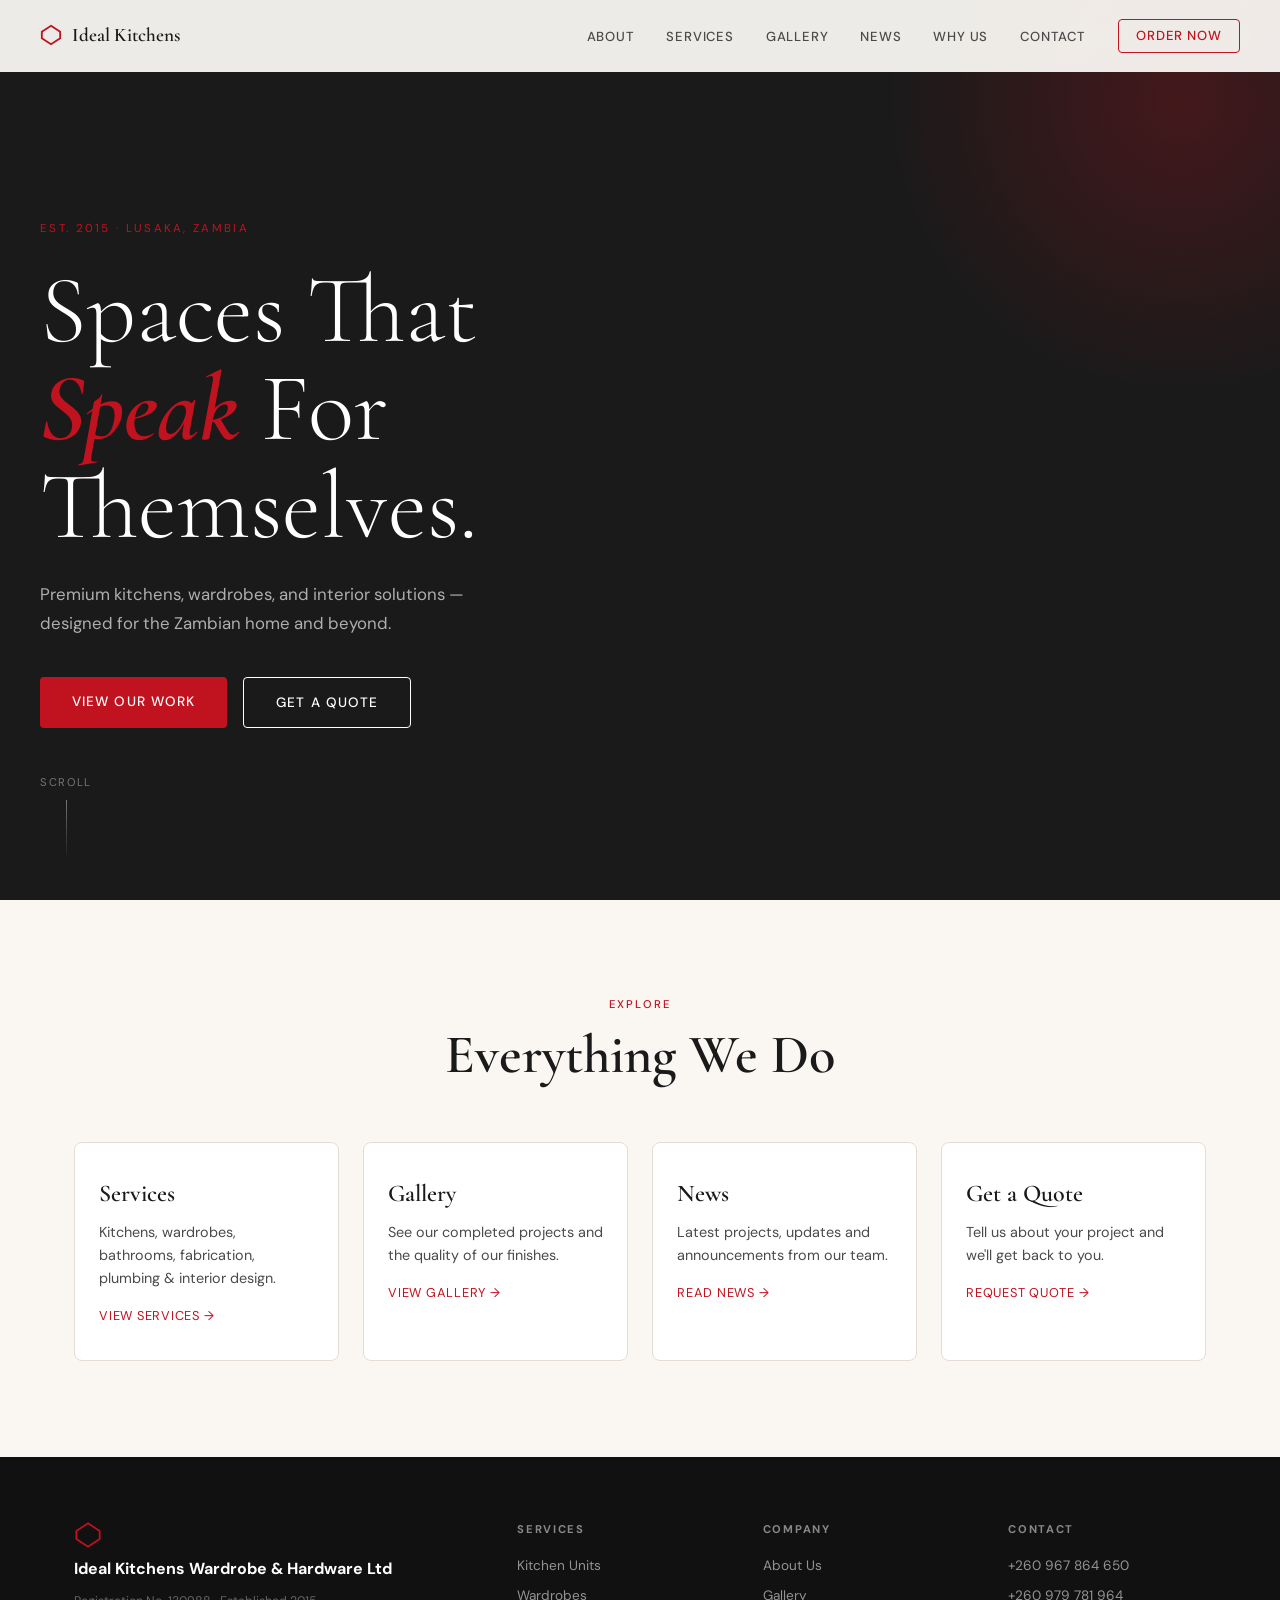
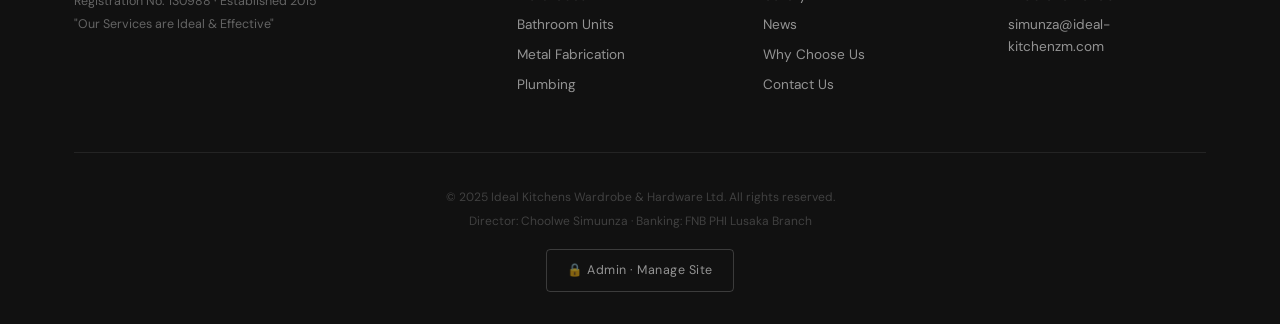
